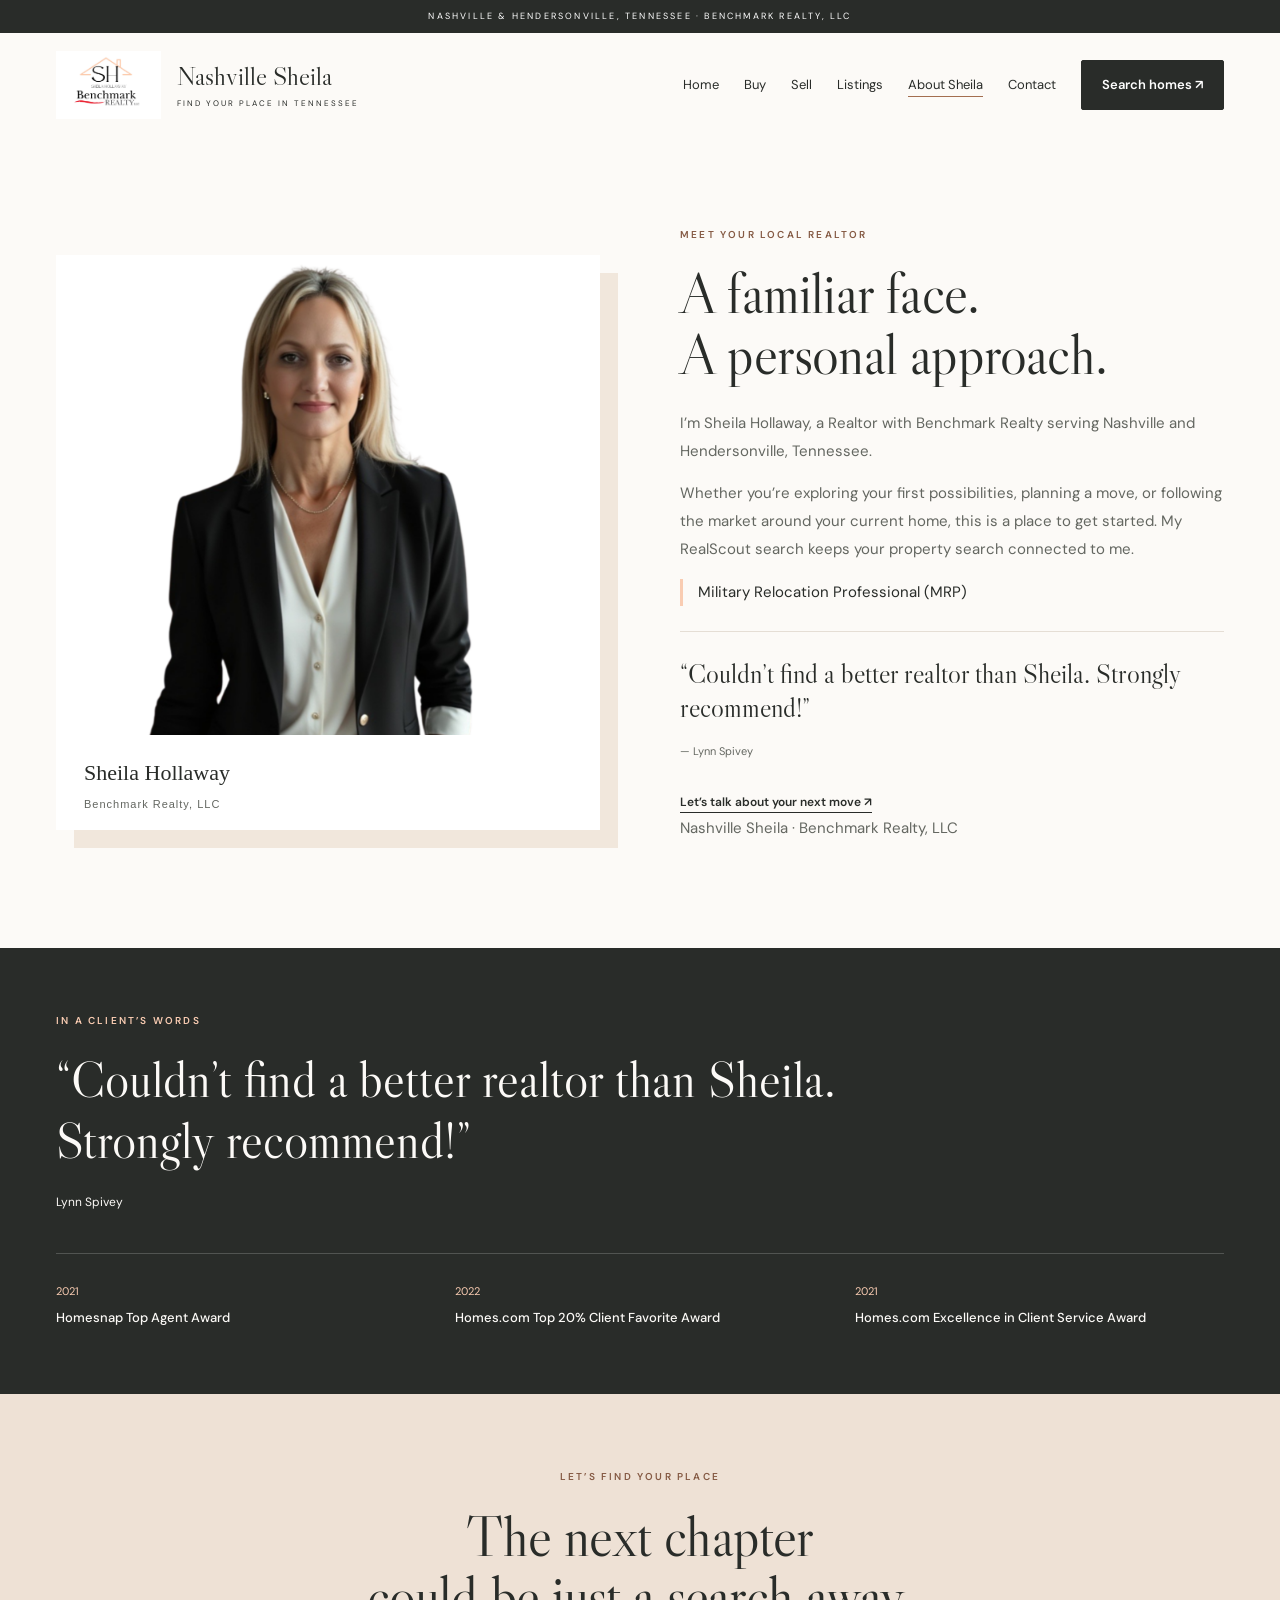
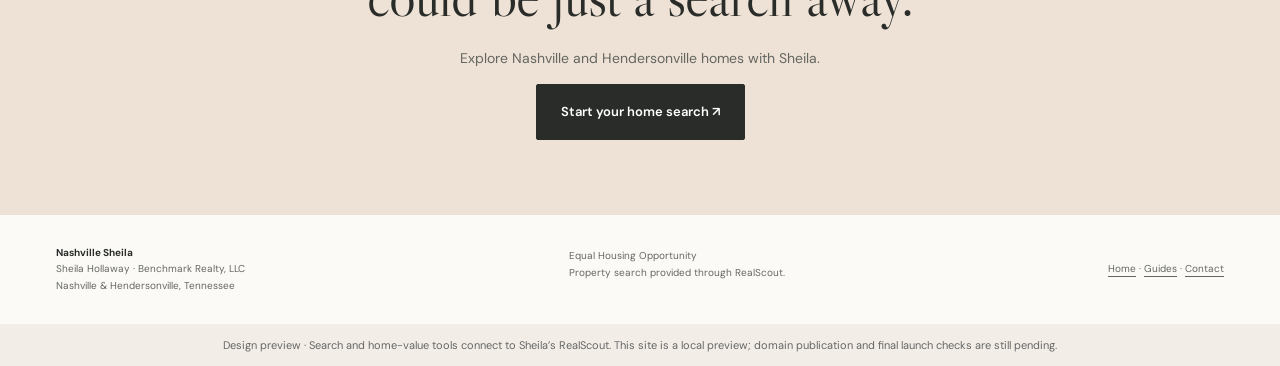
==== website/about.html @ b45bdb60 "Add Nashville Sheila website and WordPress theme source" ====
<!doctype html>
<html lang="en"><head><meta charset="utf-8"><meta name="viewport" content="width=device-width, initial-scale=1"><meta name="description" content="Explore Nashville and Hendersonville real estate with Sheila Hollaway of Benchmark Realty. Start your home search with RealScout."><title>About Sheila | Nashville Sheila</title><link rel="stylesheet" href="style.css"><script src="https://em.realscout.com/widgets/realscout-web-components.umd.js" type="module"></script></head>
<body><a class="skip" href="#main">Skip to content</a>
<div class="topline">Nashville & Hendersonville, Tennessee · Benchmark Realty, LLC</div>
<header class="header wrap"><a class="brand" href="index.html" aria-label="Nashville Sheila home"><img src="assets/sheila-hollaway-benchmark-logo.jpg" alt="Sheila Hollaway, Benchmark Realty LLC"><span class="brand-name">Nashville Sheila<small>Find your place in Tennessee</small></span></a><nav class="nav" aria-label="Main navigation"><a href="index.html">Home</a><a href="buy.html">Buy</a><a href="sell.html">Sell</a><a href="listings.html">Listings</a><a href="about.html" aria-current="page">About Sheila</a><a href="contact.html">Contact</a><a class="button" href="search.html">Search homes ↗</a></nav></header>
<main id="main"><section class="section wrap about" id="about"><div class="portrait-panel"><img src="assets/sheila-portrait.png" alt="Sheila Hollaway, Realtor with Benchmark Realty" width="4269" height="2400" loading="lazy"><div class="portrait-caption">Sheila Hollaway <span>Benchmark Realty, LLC</span></div></div><div><span class="eyebrow">Meet your local Realtor</span><h1 class="page-heading">A familiar face.<br>A personal approach.</h1><p>I’m Sheila Hollaway, a Realtor with Benchmark Realty serving Nashville and Hendersonville, Tennessee.</p><p>Whether you’re exploring your first possibilities, planning a move, or following the market around your current home, this is a place to get started. My RealScout search keeps your property search connected to me.</p><p class="credential">Military Relocation Professional (MRP)</p><div class="personal-quote"><blockquote>“Couldn’t find a better realtor than Sheila. Strongly recommend!”</blockquote><span>— Lynn Spivey</span></div><a class="textlink" href="contact.html">Let’s talk about your next move ↗</a><p class="small">Nashville Sheila · Benchmark Realty, LLC</p></div></section><section class="client-stories"><div class="section wrap"><span class="eyebrow">In a client’s words</span><blockquote>“Couldn’t find a better realtor than Sheila. Strongly recommend!”</blockquote><p class="review-author">Lynn Spivey</p><div class="recognition-row"><div><span>2021</span><strong>Homesnap Top Agent Award</strong></div><div><span>2022</span><strong>Homes.com Top 20% Client Favorite Award</strong></div><div><span>2021</span><strong>Homes.com Excellence in Client Service Award</strong></div></div></div></section><section class="closing"><span class="eyebrow">Let’s find your place</span><h2>The next chapter<br>could be just a search away.</h2><p>Explore Nashville and Hendersonville homes with Sheila.</p><a class="button light" href="search.html">Start your home search ↗</a></section></main><footer class="footer wrap"><div><strong>Nashville Sheila</strong><br>Sheila Hollaway · Benchmark Realty, LLC<br>Nashville & Hendersonville, Tennessee</div><p>Equal Housing Opportunity<br>Property search provided through RealScout.</p><div class="footer-pages"><a href="index.html">Home</a> · <a href="guides.html">Guides</a> · <a href="contact.html">Contact</a></div></footer>
<div class="preview-note">Design preview · Search and home-value tools connect to Sheila’s RealScout. This site is a local preview; domain publication and final launch checks are still pending.</div>
</body></html>
---- website/style.css ----
/*
Theme Name: Nashville Sheila
Author: Sheila Hollaway
Description: A warm, responsive real estate theme for Nashville Sheila with RealScout search links.
Version: 1.0.0
Text Domain: nashville-sheila
*/
@import url('https://fonts.googleapis.com/css2?family=DM+Sans:wght@400;500;600;700&family=Libre+Caslon+Display&display=swap');
:root{--ink:#262b29;--muted:#626963;--peach:#f9ccb2;--paper:#faf8f4;--line:#deded5;--red:#ed1934}*{box-sizing:border-box}html{scroll-behavior:smooth;scroll-padding-top:100px}body{margin:0;background:var(--paper);color:var(--ink);font-family:'DM Sans',Arial,sans-serif;font-size:16px;line-height:1.65}a{color:inherit}button,a{-webkit-tap-highlight-color:transparent}a:focus-visible,button:focus-visible{outline:3px solid #a34321;outline-offset:5px}.skip{position:absolute;top:-100px;left:20px;background:white;padding:10px;z-index:20}.skip:focus{top:10px}.wrap{max-width:1240px;margin:auto;padding:0 48px}.topline{background:var(--ink);color:#fff;text-align:center;padding:7px 15px;font-size:10px;letter-spacing:2px;text-transform:uppercase}.header{display:flex;align-items:center;justify-content:space-between;gap:30px;padding-top:17px;padding-bottom:17px;background:var(--paper)}.brand{display:flex;align-items:center;gap:16px;text-decoration:none}.brand img{width:120px;height:72px;object-fit:contain;background:white}.brand-name{font-family:'Libre Caslon Display',Georgia,serif;font-size:25px;line-height:1.1}.brand-name small{display:block;font:9px 'DM Sans',Arial,sans-serif;letter-spacing:2px;margin-top:8px;text-transform:uppercase}.nav{display:flex;align-items:center;gap:26px;font-size:12px}.nav a{text-decoration:none}.nav a:hover{text-decoration:underline}.button{display:inline-flex;justify-content:center;align-items:center;gap:25px;padding:14px 23px;border:1px solid var(--ink);background:var(--ink);color:#fff;text-decoration:none!important;font-size:12px;font-weight:600;transition:background .2s,transform .2s}.button:hover{background:#414c44;transform:translateY(-2px)}.button.light{background:var(--peach);color:var(--ink);border-color:var(--peach)}.button.outline{background:transparent;color:var(--ink)}.eyebrow{font-size:10px;font-weight:600;letter-spacing:2.5px;text-transform:uppercase;display:block;margin-bottom:20px}.hero{display:grid;grid-template-columns:1.05fr 1fr;gap:54px;align-items:center;padding-top:48px;padding-bottom:65px}h1,h2,h3,p{margin-top:0}h1,h2,h3{font-family:'Libre Caslon Display',Georgia,serif;font-weight:400;line-height:1.05}h1{font-size:clamp(48px,5.4vw,78px);letter-spacing:-1.5px;margin-bottom:25px}h1 em{font-style:normal;color:#96674f}h2{font-size:clamp(36px,4vw,54px);letter-spacing:-.8px}h3{font-size:32px;margin-bottom:16px}.intro{color:var(--muted);max-width:440px;font-size:14px;line-height:1.9}.actions{display:flex;flex-wrap:wrap;gap:12px;margin:28px 0 22px}.small{font-size:11px;color:var(--muted)}.hero-art{position:relative;background:#ecd8c6;min-height:440px;overflow:hidden;border-radius:180px 180px 0 0}.hero-art svg{display:block;width:100%;height:440px}.art-caption{position:absolute;bottom:20px;left:22px;right:22px;display:flex;justify-content:space-between;align-items:center;background:rgba(250,248,244,.96);padding:15px 18px;font-size:11px}.art-caption strong{font-family:'Libre Caslon Display',Georgia,serif;font-size:22px;font-weight:400}.search-strip{background:var(--ink);color:#fff;padding:27px 0}.search-inner{display:flex;justify-content:space-between;align-items:center;gap:30px}.search-inner p{margin:0;color:#c8cec9;font-size:12px}.search-inner h3{font-size:28px;margin-bottom:4px}.section{padding-top:85px;padding-bottom:85px}.section-head{display:flex;align-items:end;justify-content:space-between;gap:40px;margin-bottom:35px}.section-head h2{margin-bottom:0}.section-head p{max-width:320px;color:var(--muted);font-size:13px;margin:0}.communities{display:grid;grid-template-columns:1fr 1fr;gap:24px}.place{border:1px solid var(--line);padding:35px;background:#fff}.place .number{font-size:10px;letter-spacing:2px;color:#96674f;display:block;margin-bottom:35px}.place p{max-width:420px;font-size:14px;color:var(--muted)}.textlink{display:inline-block;text-underline-offset:6px;font-size:12px;font-weight:600}.place-footer{margin-top:30px;padding-top:18px;border-top:1px solid var(--line);display:flex;justify-content:space-between;font-size:10px;letter-spacing:1px;text-transform:uppercase}.seller{background:#f1e3d8}.seller-grid{display:grid;grid-template-columns:1fr 1fr;gap:80px;align-items:center}.seller p{color:#5c625c;font-size:14px}.steps{border-top:1px solid #cfc0b3}.step{display:grid;grid-template-columns:32px 1fr;gap:15px;padding:22px 0;border-bottom:1px solid #cfc0b3}.step span{font-size:11px;color:#926950}.step strong{font-size:14px;font-weight:500}.step p{margin:5px 0 0;font-size:12px}.about{display:grid;grid-template-columns:.8fr 1fr;gap:90px;align-items:center}.logo-panel{background:#fff;padding:35px 10px;border:1px solid var(--line)}.logo-panel img{width:100%;height:auto;display:block}.about p{font-size:14px;color:var(--muted)}.signature{font-family:'Libre Caslon Display',Georgia,serif;font-size:30px;color:var(--ink);margin-top:25px}.closing{background:var(--ink);color:white;text-align:center;padding:65px 25px}.closing h2{max-width:650px;margin:0 auto 20px}.closing p{color:#d0d6d1;font-size:14px}.footer{padding-top:30px;padding-bottom:30px;display:flex;justify-content:space-between;align-items:center;gap:25px;font-size:10px;color:var(--muted)}.footer strong{color:var(--ink)}.footer a{text-underline-offset:4px}.preview-note{background:#f2eee7;padding:12px 25px;text-align:center;color:#666;font-size:11px} @media(min-width:1500px){.hero{padding-top:70px;padding-bottom:80px}}@media(max-width:900px){.wrap{padding-left:25px;padding-right:25px}.brand-name{display:none}.nav{gap:18px}.hero{gap:30px}.hero-art,.hero-art svg{min-height:380px;height:380px}.seller-grid,.about{gap:35px}.section{padding-top:60px;padding-bottom:60px}}@media(max-width:620px){.header{flex-wrap:wrap;gap:12px}.brand img{width:100px;height:58px}.nav{gap:15px;font-size:11px}.nav .button{display:none}.hero{grid-template-columns:1fr;padding-top:30px;gap:25px}h1{font-size:56px}.hero-art,.hero-art svg{height:330px;min-height:330px}.search-inner,.section-head{display:block}.search-inner .button{margin-top:18px}.section-head p{margin-top:20px}.communities,.seller-grid,.about{grid-template-columns:1fr}.place{padding:28px}.about{gap:30px}.logo-panel{max-width:400px}.footer{display:block}.footer p{margin:10px 0}.topline{font-size:8px}.art-caption{font-size:10px}.art-caption strong{font-size:19px}}@media(prefers-reduced-motion:reduce){html{scroll-behavior:auto}*{transition:none!important}}
.widget-panel{padding:30px;background:white;border:1px solid var(--line);margin:25px 0 15px;min-height:190px}.valuation-panel{min-width:0;background:#fff;padding:25px;border:1px solid #ded2c6}.valuation-panel .small{margin:20px 0 0}.embedded-search{padding-bottom:20px}realscout-advanced-search{display:block;--rs-as-button-text-color:#ffffff;--rs-as-background-color:#ffffff;--rs-as-button-color:#262b29;--rs-as-widget-width:100% !important}realscout-home-value{display:block;--rs-hvw-background-color:#ffffff;--rs-hvw-title-color:#262b29;--rs-hvw-subtitle-color:#626963;--rs-hvw-input-text-color:#262b29;--rs-hvw-primary-button-text-color:#ffffff;--rs-hvw-primary-button-color:#262b29;--rs-hvw-secondary-button-text-color:#262b29;--rs-hvw-secondary-button-color:#f9ccb2;--rs-hvw-widget-width:auto} @media(max-width:620px){.widget-panel,.valuation-panel{padding:15px}}


.hero-art .hero-photo{display:block;width:100%;height:440px;object-fit:cover;object-position:55% center}.portrait-panel{background:#fff;border:1px solid var(--line);overflow:hidden}.portrait-panel img{display:block;width:100%;height:430px;object-fit:cover;object-position:center}.portrait-caption{padding:18px 22px;font-family:Georgia,serif;font-size:22px;border-top:1px solid var(--line)}.portrait-caption span{display:block;font:11px Arial,sans-serif;letter-spacing:1px;margin-top:7px;color:var(--muted)}@media(max-width:900px){.hero-art .hero-photo{height:380px}.portrait-panel img{height:350px}}@media(max-width:620px){.hero-art .hero-photo{height:330px}}

.buyers-section{border-bottom:1px solid var(--line)}.buyers-grid{display:grid;grid-template-columns:1fr 1fr;gap:60px;align-items:start}.buyer-copy p,.lender-card p{font-size:14px;color:var(--muted)}.buyer-copy{padding-top:20px}.lender-card{padding:35px;background:#f1e3d8;border:1px solid #ded2c6}.lender-card h3{font-size:38px;margin-bottom:8px}.lender-role{font-size:11px!important;letter-spacing:1px;text-transform:uppercase}.lender-pending{border-top:1px solid #cfc0b3;padding-top:18px;font-size:12px!important}.nav{gap:19px}@media(max-width:700px){.buyers-grid{grid-template-columns:1fr;gap:25px}.nav{flex-wrap:wrap;gap:14px}.lender-card{padding:26px}}

.lender-contact{border-top:1px solid #cfc0b3;padding-top:18px}.lender-contact a:not(.button){text-underline-offset:4px;overflow-wrap:anywhere}.lender-contact .small{margin:12px 0 0;font-size:11px}
.listing-showcase{border-bottom:1px solid var(--line)}realscout-office-listings{display:block;--rs-listing-divider-color:#deded5;width:100%;min-height:100px}.guide-grid{display:grid;grid-template-columns:1fr 1fr;gap:25px}.guide-card{background:white;border:1px solid var(--line)}.guide-card img{display:block;width:100%;height:auto}.guide-card>div{padding:30px}.guide-card p{font-size:14px;color:var(--muted)}.guide-card h3{font-size:34px}.download-link{display:block;font-size:12px;margin-top:16px;text-underline-offset:5px}.guide-note{max-width:950px;margin-top:20px}.resource-details{margin-top:35px;border-top:1px solid var(--line)}details{border-bottom:1px solid var(--line);padding:20px 0}summary{cursor:pointer;font-size:17px;font-weight:500}details p{max-width:850px;font-size:14px;margin:15px 0}details a{font-size:12px;text-underline-offset:4px}.credential{border-left:3px solid var(--peach);padding-left:15px;color:var(--ink)!important}.client-stories{background:#f1e3d8}.client-stories blockquote{font-family:'Libre Caslon Display',Georgia,serif;font-size:clamp(30px,4vw,51px);line-height:1.2;margin:0;max-width:850px}.review-author{font-size:12px;margin:22px 0 40px}.recognition-row{display:grid;grid-template-columns:repeat(3,1fr);gap:30px;border-top:1px solid #cfc0b3;padding-top:28px}.recognition-row span{display:block;font-size:11px;margin-bottom:8px;color:#96674f}.recognition-row strong{font-size:13px;font-weight:500;line-height:1.6;display:block}.contact-section{display:grid;grid-template-columns:1.15fr 1fr;gap:65px;align-items:center}.contact-section p{font-size:14px;color:var(--muted)}.contact-card{font-style:normal;background:white;border:1px solid var(--line);padding:35px;overflow-wrap:anywhere}.contact-card>strong{display:block;font-family:'Libre Caslon Display',Georgia,serif;font-size:34px;font-weight:400}.contact-card>span{display:block;margin-bottom:22px;font-size:12px}.contact-card>a{display:block;margin-bottom:10px;text-underline-offset:4px;font-size:14px}.contact-card p{margin-top:25px}.social-links{display:flex;gap:16px;flex-wrap:wrap;font-size:11px}.nav{flex-wrap:wrap;justify-content:flex-end;gap:15px}.brand{flex-shrink:0}.header{gap:20px}.brand-name{font-size:23px}@media(max-width:1000px){.brand-name{display:none}}@media(max-width:700px){.guide-grid,.contact-section,.recognition-row{grid-template-columns:1fr}.contact-section{gap:25px}.recognition-row{gap:20px}.guide-card>div,.contact-card{padding:25px}.header{align-items:flex-start}.nav{flex:1;gap:12px;font-size:11px}}

realscout-your-listings{display:block;--rs-listing-divider-color:#deded5;width:100%;min-height:100px}.listing-group h3{font-size:32px}.office-listing-group{margin-top:48px;padding-top:32px;border-top:1px solid var(--line)}
/* Modern Nashville homepage */
:root{--ink:#292c29;--paper:#fcfaf7;--muted:#646761;--line:#e5ded5}
.wrap{max-width:1320px;padding-left:56px;padding-right:56px}
.header{max-width:1440px;padding-top:18px;padding-bottom:18px}
.brand img{width:105px;height:68px}.brand-name{font-size:26px}.brand-name small{font-size:8px}
.nav{gap:25px;font-size:13px}.nav .button{padding:13px 20px}
.topline{padding:9px;font-size:9px;letter-spacing:2.2px}
.button{padding:16px 24px;font-size:13px;gap:20px;border-radius:2px}
.eyebrow{font-size:10px;letter-spacing:2.2px;color:#855a44}
h2{font-size:clamp(38px,4.4vw,61px);line-height:1.08}
.section{padding-top:90px;padding-bottom:90px}
.section-head{margin-bottom:45px;gap:65px}.section-head p{font-size:14px;line-height:1.8}
.modern-hero{position:relative;display:block;padding:0;min-height:620px;isolation:isolate;color:white;overflow:hidden}
.hero-backdrop{position:absolute;inset:0;z-index:-3;width:100%;height:100%;object-fit:cover;object-position:center 58%}
.hero-shade{position:absolute;inset:0;z-index:-2;background:linear-gradient(90deg,rgba(17,26,22,.84),rgba(17,26,22,.32) 65%,rgba(17,26,22,.12)),linear-gradient(0deg,rgba(17,26,22,.5),transparent 45%)}
.hero-content{padding-top:100px;padding-bottom:130px}
.hero-content .eyebrow{color:var(--peach);margin-bottom:25px}
.hero-content h1{font-size:clamp(56px,6.6vw,94px);line-height:1.02;letter-spacing:-2px;margin-bottom:27px}
.hero-content h1 em{color:var(--peach)}
.hero-content p{font-size:16px;line-height:1.8;color:#f1f1e9;max-width:540px}
.hero-outline{background:transparent;border-color:#ffffffa6;color:#fff}
.hero-outline:hover{background:#ffffff20}
.hero-bottom{position:absolute;bottom:27px;left:0;right:0;display:flex;justify-content:space-between;gap:25px;font-size:10px;text-transform:uppercase;letter-spacing:1.6px}
.hero-bottom a{color:#fff;text-decoration:none}
.welcome-strip{display:flex;align-items:center;justify-content:space-between;gap:25px;padding-top:30px;padding-bottom:30px;border-bottom:1px solid var(--line)}
.welcome-strip>span{font-size:9px;letter-spacing:1.5px;color:#855a44}.welcome-strip p{font-family:'Libre Caslon Display',Georgia,serif;font-size:25px;margin:0}.welcome-strip a{font-size:12px;text-underline-offset:5px;white-space:nowrap}
.listing-showcase{padding-top:75px}.listing-group h3{font-family:'DM Sans',Arial,sans-serif;font-size:15px;font-weight:500;letter-spacing:.4px;margin-bottom:25px}
.office-listing-group{margin-top:45px}
.about{grid-template-columns:1fr 1fr;gap:80px}
.portrait-panel{border:0;background:#f0e5dc;box-shadow:18px 18px 0 #f1e7dc}
.portrait-panel img{height:480px;object-fit:cover}
.portrait-caption{padding:20px 28px;background:white;border:0}
.about p{font-size:15px;line-height:1.85}.personal-quote{padding:25px 0;border-top:1px solid var(--line);margin-top:25px}
.personal-quote blockquote{font-family:'Libre Caslon Display',Georgia,serif;font-size:27px;line-height:1.25;margin:0 0 12px}.personal-quote span{font-size:11px;color:var(--muted)}
.embedded-search{background:#f3eee7;max-width:1208px;padding:55px;margin:30px auto 0}
.embedded-search h2{margin-bottom:20px}.embedded-search .intro{max-width:650px}
.widget-panel{border:0;padding:25px;box-shadow:0 8px 28px #292c2906}
.buyers-grid{gap:45px;align-items:stretch}.buyer-copy{padding-top:0}
.buyer-image{display:block;margin-bottom:26px;overflow:hidden}
.buyer-image img{display:block;width:100%;height:210px;object-fit:cover}
.lender-card{padding:40px;background:#f2e4d9;border:0;border-top:4px solid var(--peach)}
.lender-card .eyebrow{margin-top:10px}
.seller{background:#f0e2d6}.seller-grid{gap:60px}
.seller .actions{align-items:center}.seller p{font-size:15px;line-height:1.8}
.valuation-panel{border:0;padding:30px;box-shadow:0 15px 50px #292c2909}
.communities{gap:28px}.place{padding:40px;border:0;background:#f2ede6}
.place:last-child{background:#e8ebe5}.place h3{font-size:40px}
.guide-card{border:0;box-shadow:0 8px 25px #292c2906}.guide-card>div{padding:35px}.guide-grid{gap:30px}
.client-stories{background:var(--ink);color:var(--paper)}.client-stories .eyebrow,.recognition-row span{color:var(--peach)}
.client-stories .section{padding-top:65px;padding-bottom:65px}.recognition-row{border-color:#ffffff30}
.contact-card{border:0;border-top:4px solid var(--peach);background:#f1ece5}
.closing{background:#eee1d5;color:var(--ink);padding:75px 25px}.closing p{color:var(--muted)}.closing .button{background:var(--ink);color:white;border-color:var(--ink)}
@media(max-width:1000px){.wrap{padding-left:30px;padding-right:30px}.brand-name{display:none}.nav{gap:18px}.hero-content{padding-top:85px}.modern-hero{min-height:590px}.welcome-strip>span{display:none}.about{gap:45px}.portrait-panel img{height:400px}.embedded-search{margin-left:30px;margin-right:30px}.seller-grid{gap:30px}}
@media(max-width:700px){.header{align-items:center;gap:18px;flex-wrap:wrap}.brand img{width:85px;height:56px}.nav{gap:14px;flex:1;font-size:12px}.nav .button{display:none}.topline{font-size:8px;letter-spacing:1.1px}.wrap{padding-left:24px;padding-right:24px}.modern-hero{min-height:570px}.hero-content{padding-top:75px;padding-bottom:105px}.hero-content h1{font-size:61px;letter-spacing:-1.5px}.hero-content p{font-size:14px}.hero-content .actions{flex-direction:column;align-items:flex-start;gap:12px}.hero-shade{background:linear-gradient(90deg,#111a16d9,#111a1673)}.hero-bottom{font-size:8px;letter-spacing:1px}.hero-bottom a{display:none}.welcome-strip{padding-top:22px;padding-bottom:22px}.welcome-strip p{font-size:21px;line-height:1.2}.welcome-strip a{font-size:11px}.section{padding-top:60px;padding-bottom:60px}.section-head{display:block;margin-bottom:30px}.section-head p{margin-top:20px;max-width:100%}.about,.seller-grid,.communities{grid-template-columns:1fr}.portrait-panel img{height:380px}.portrait-panel{margin-right:12px}.about{gap:45px}.embedded-search{margin:10px 16px 0;padding:30px 20px}.embedded-search h2{font-size:38px}.widget-panel{padding:15px}.lender-card{padding:28px}.place{padding:30px}.hero-backdrop{object-position:60% center}.valuation-panel{padding:20px}.footer{font-size:11px}.buyer-image img{height:auto}}
@media(max-width:380px){.hero-content h1{font-size:51px}.nav{gap:10px;font-size:11px}.hero-bottom{font-size:7px}}

/* Separate page navigation and compact homepage */
.nav a[aria-current="page"]{text-decoration:underline;text-underline-offset:7px;text-decoration-color:#a36e50}
.home-paths{display:grid;grid-template-columns:repeat(3,1fr);gap:24px}
.home-paths>a{text-decoration:none;display:block}
.home-paths h2{font-size:39px}
.home-paths .place{transition:transform .2s,box-shadow .2s}
.home-paths .place:hover{transform:translateY(-4px);box-shadow:0 12px 28px #292c2910}
.page-heading{font-size:clamp(38px,4.4vw,61px);line-height:1.08;letter-spacing:-.8px;margin-bottom:25px}
.section-head .page-heading{margin-bottom:0}
.page-resource-link{padding-top:30px;padding-bottom:40px}
.footer-pages a{white-space:nowrap}
main>.embedded-search{margin-bottom:70px}
@media(max-width:900px){.home-paths{grid-template-columns:1fr}.home-paths .place .number{margin-bottom:20px}.nav{gap:15px}}
@media(max-width:700px){.nav{gap:12px}.page-heading{font-size:42px}.home-paths h2{font-size:36px}}
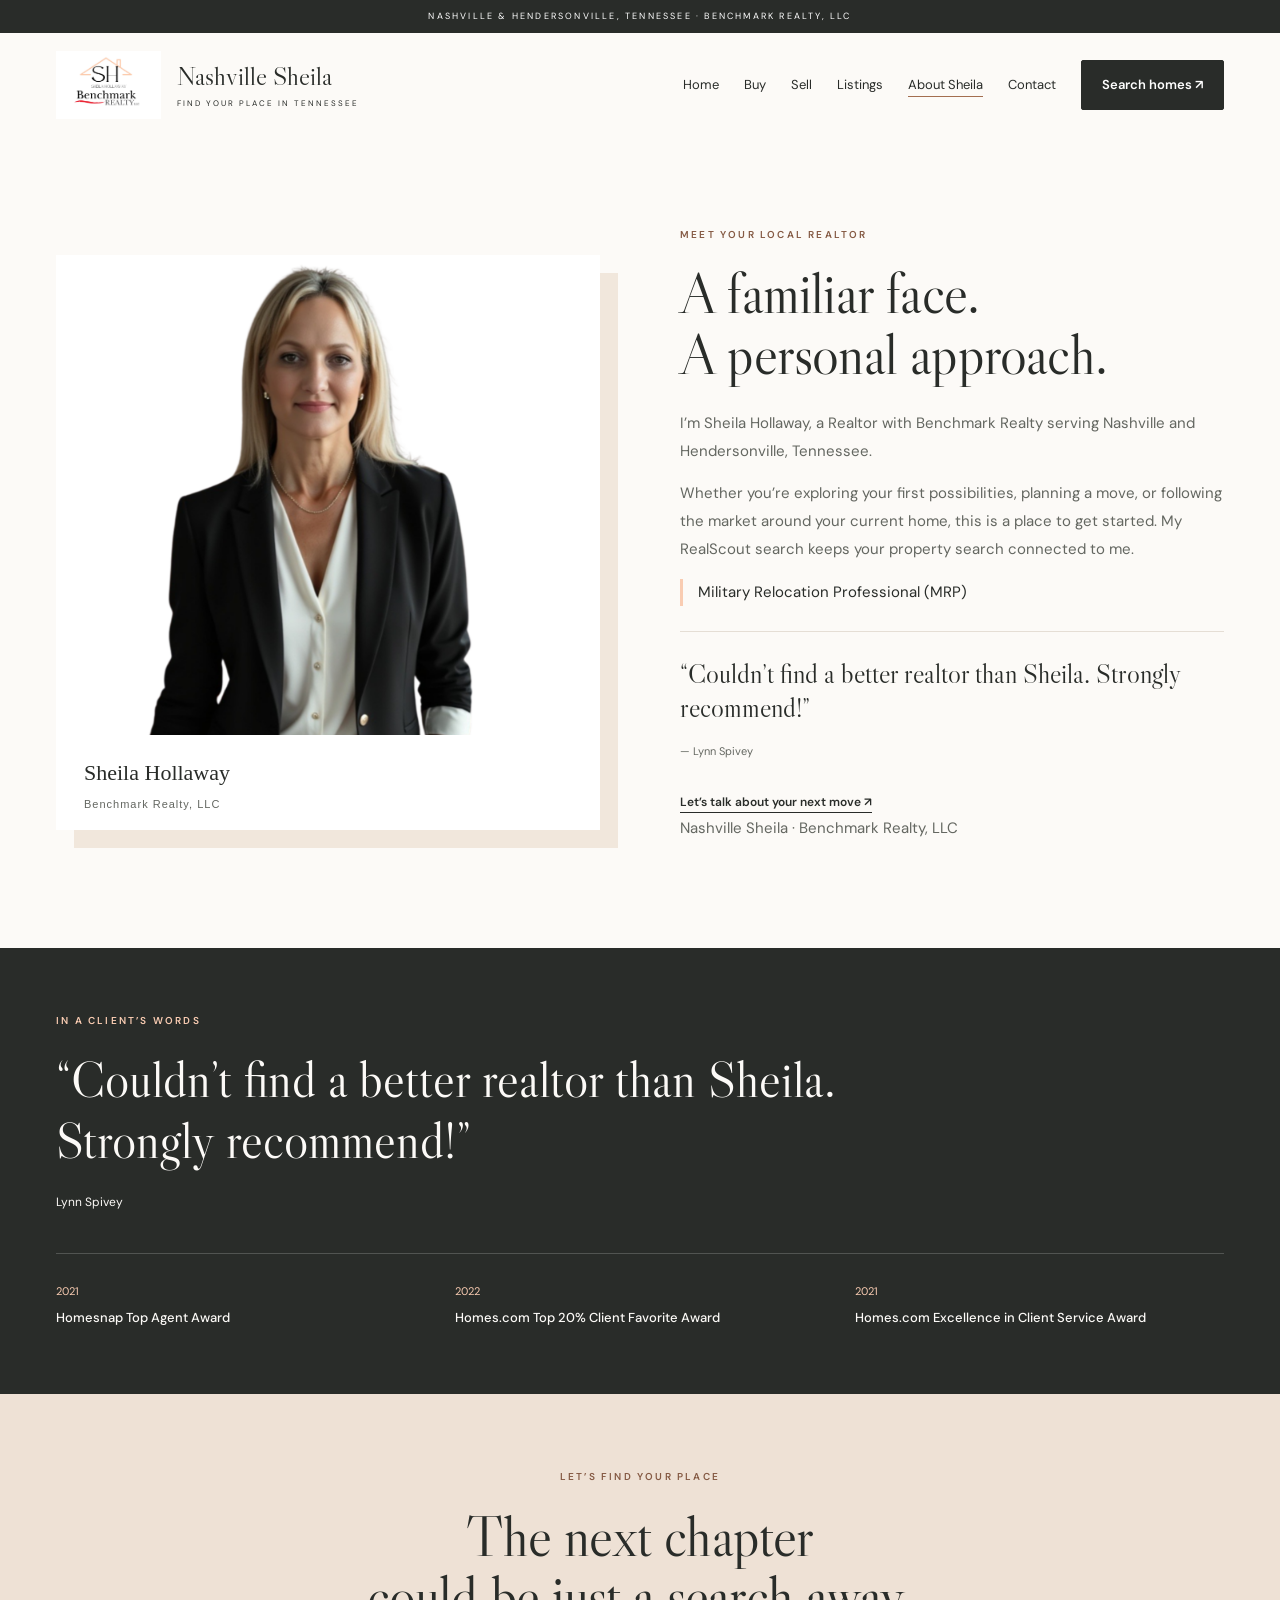
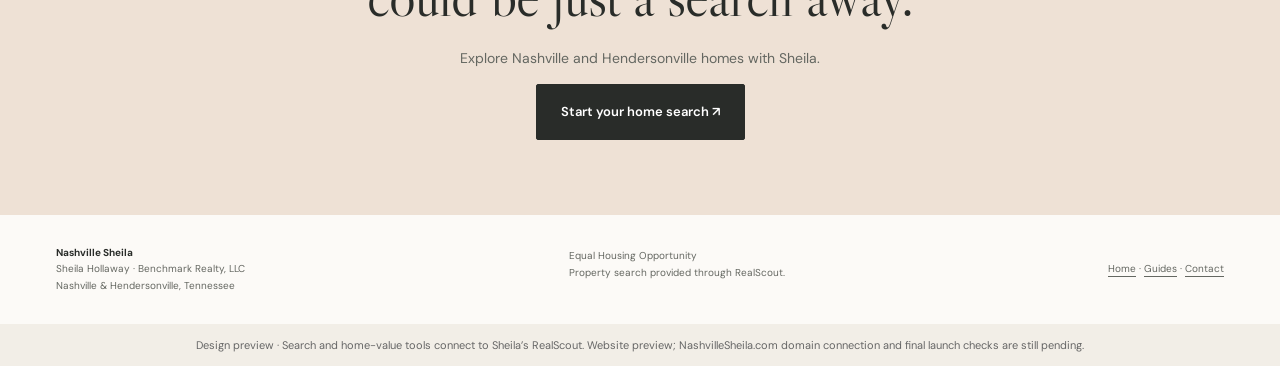
==== commit 769557bd: "Document AWS hosting and update preview launch notice" ====
--- a/website/about.html
+++ b/website/about.html
@@ -4,5 +4,5 @@
 <div class="topline">Nashville & Hendersonville, Tennessee · Benchmark Realty, LLC</div>
 <header class="header wrap"><a class="brand" href="index.html" aria-label="Nashville Sheila home"><img src="assets/sheila-hollaway-benchmark-logo.jpg" alt="Sheila Hollaway, Benchmark Realty LLC"><span class="brand-name">Nashville Sheila<small>Find your place in Tennessee</small></span></a><nav class="nav" aria-label="Main navigation"><a href="index.html">Home</a><a href="buy.html">Buy</a><a href="sell.html">Sell</a><a href="listings.html">Listings</a><a href="about.html" aria-current="page">About Sheila</a><a href="contact.html">Contact</a><a class="button" href="search.html">Search homes ↗</a></nav></header>
 <main id="main"><section class="section wrap about" id="about"><div class="portrait-panel"><img src="assets/sheila-portrait.png" alt="Sheila Hollaway, Realtor with Benchmark Realty" width="4269" height="2400" loading="lazy"><div class="portrait-caption">Sheila Hollaway <span>Benchmark Realty, LLC</span></div></div><div><span class="eyebrow">Meet your local Realtor</span><h1 class="page-heading">A familiar face.<br>A personal approach.</h1><p>I’m Sheila Hollaway, a Realtor with Benchmark Realty serving Nashville and Hendersonville, Tennessee.</p><p>Whether you’re exploring your first possibilities, planning a move, or following the market around your current home, this is a place to get started. My RealScout search keeps your property search connected to me.</p><p class="credential">Military Relocation Professional (MRP)</p><div class="personal-quote"><blockquote>“Couldn’t find a better realtor than Sheila. Strongly recommend!”</blockquote><span>— Lynn Spivey</span></div><a class="textlink" href="contact.html">Let’s talk about your next move ↗</a><p class="small">Nashville Sheila · Benchmark Realty, LLC</p></div></section><section class="client-stories"><div class="section wrap"><span class="eyebrow">In a client’s words</span><blockquote>“Couldn’t find a better realtor than Sheila. Strongly recommend!”</blockquote><p class="review-author">Lynn Spivey</p><div class="recognition-row"><div><span>2021</span><strong>Homesnap Top Agent Award</strong></div><div><span>2022</span><strong>Homes.com Top 20% Client Favorite Award</strong></div><div><span>2021</span><strong>Homes.com Excellence in Client Service Award</strong></div></div></div></section><section class="closing"><span class="eyebrow">Let’s find your place</span><h2>The next chapter<br>could be just a search away.</h2><p>Explore Nashville and Hendersonville homes with Sheila.</p><a class="button light" href="search.html">Start your home search ↗</a></section></main><footer class="footer wrap"><div><strong>Nashville Sheila</strong><br>Sheila Hollaway · Benchmark Realty, LLC<br>Nashville & Hendersonville, Tennessee</div><p>Equal Housing Opportunity<br>Property search provided through RealScout.</p><div class="footer-pages"><a href="index.html">Home</a> · <a href="guides.html">Guides</a> · <a href="contact.html">Contact</a></div></footer>
-<div class="preview-note">Design preview · Search and home-value tools connect to Sheila’s RealScout. This site is a local preview; domain publication and final launch checks are still pending.</div>
+<div class="preview-note">Design preview · Search and home-value tools connect to Sheila’s RealScout. Website preview; NashvilleSheila.com domain connection and final launch checks are still pending.</div>
 </body></html>
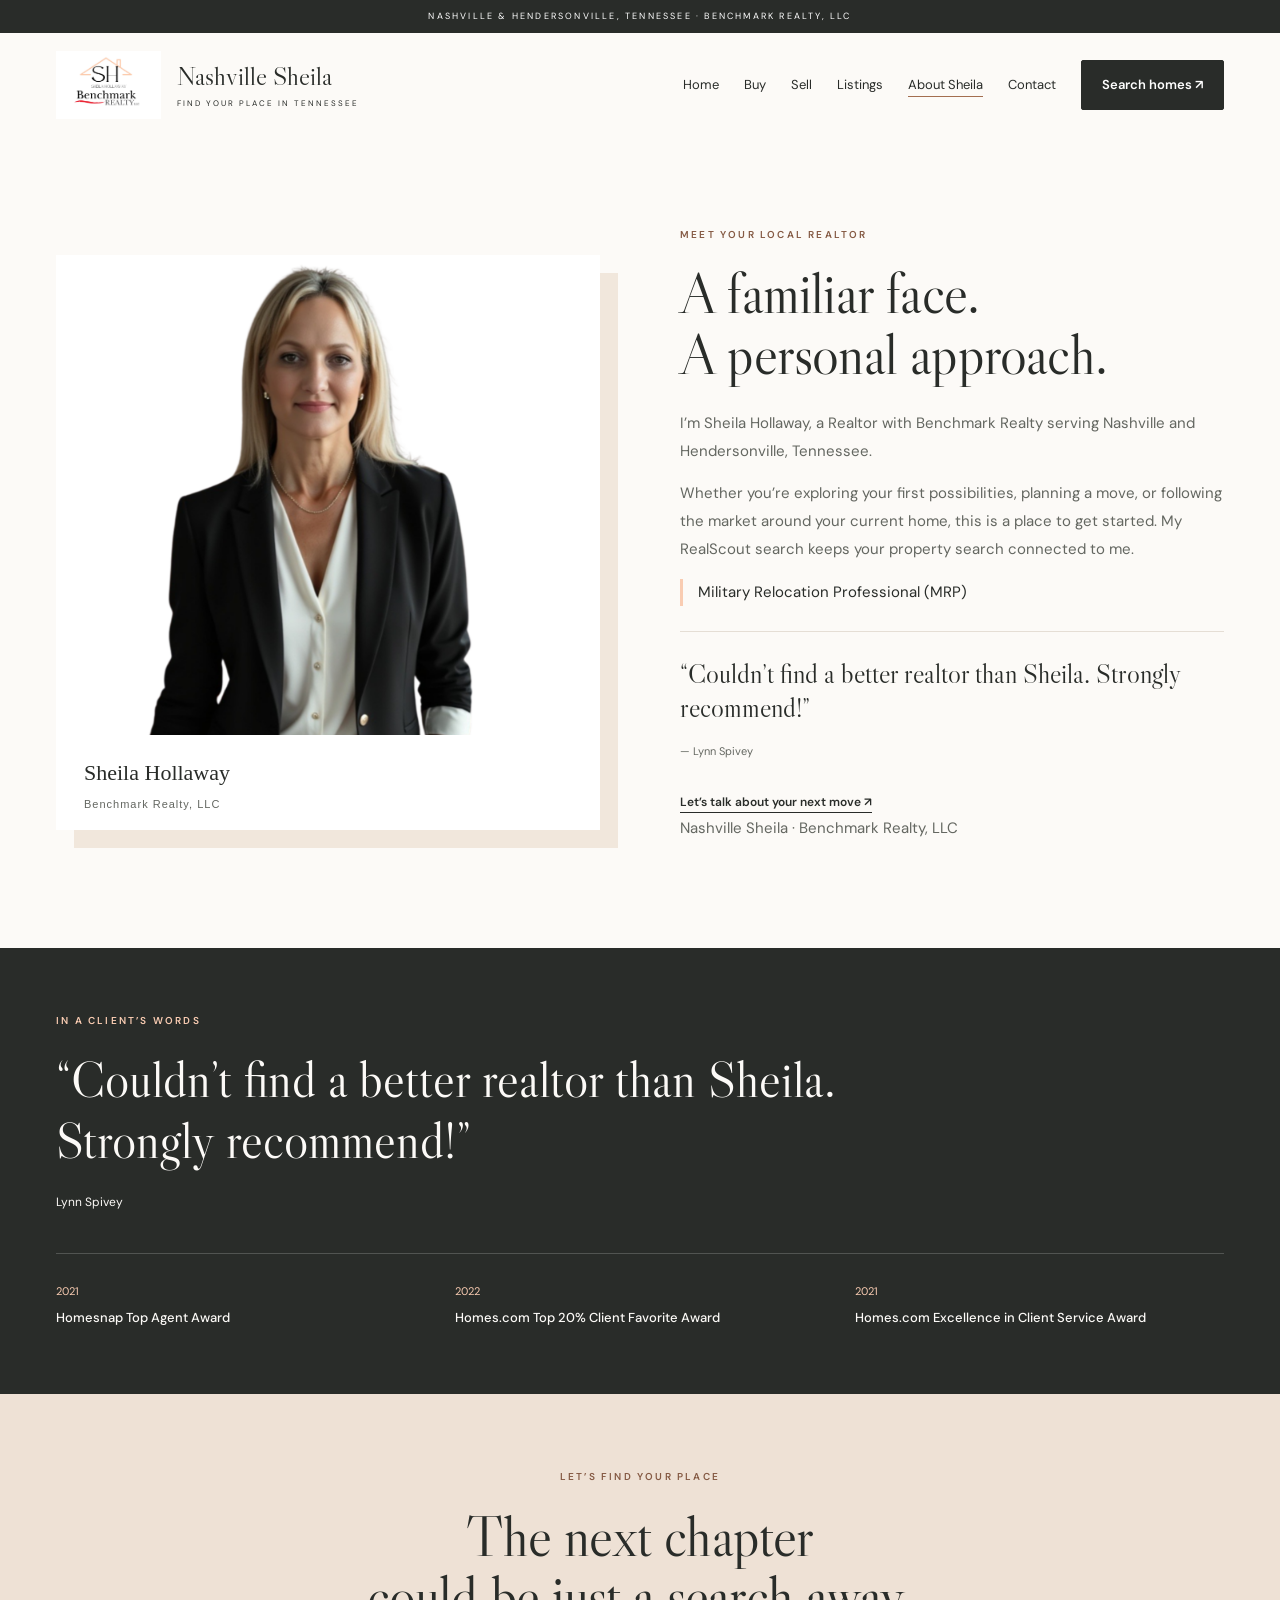
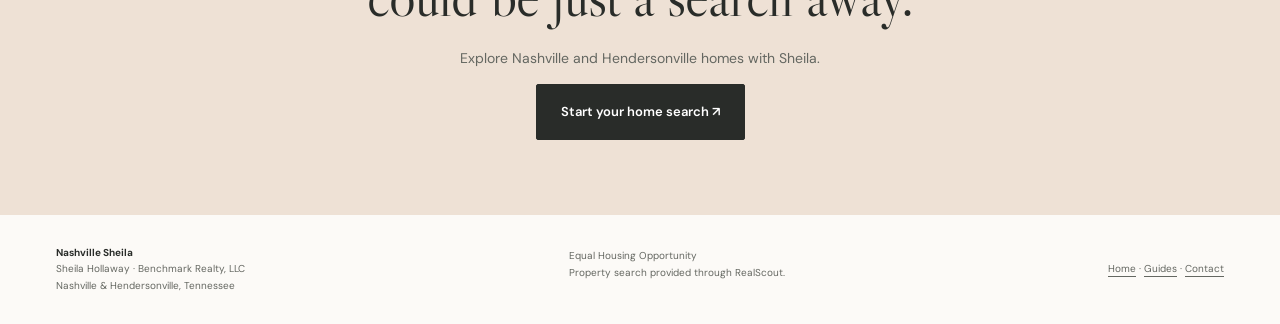
==== commit 239fe1e9: "Remove design preview notice from all website pages" ====
--- a/website/about.html
+++ b/website/about.html
@@ -4,5 +4,4 @@
 <div class="topline">Nashville & Hendersonville, Tennessee · Benchmark Realty, LLC</div>
 <header class="header wrap"><a class="brand" href="index.html" aria-label="Nashville Sheila home"><img src="assets/sheila-hollaway-benchmark-logo.jpg" alt="Sheila Hollaway, Benchmark Realty LLC"><span class="brand-name">Nashville Sheila<small>Find your place in Tennessee</small></span></a><nav class="nav" aria-label="Main navigation"><a href="index.html">Home</a><a href="buy.html">Buy</a><a href="sell.html">Sell</a><a href="listings.html">Listings</a><a href="about.html" aria-current="page">About Sheila</a><a href="contact.html">Contact</a><a class="button" href="search.html">Search homes ↗</a></nav></header>
 <main id="main"><section class="section wrap about" id="about"><div class="portrait-panel"><img src="assets/sheila-portrait.png" alt="Sheila Hollaway, Realtor with Benchmark Realty" width="4269" height="2400" loading="lazy"><div class="portrait-caption">Sheila Hollaway <span>Benchmark Realty, LLC</span></div></div><div><span class="eyebrow">Meet your local Realtor</span><h1 class="page-heading">A familiar face.<br>A personal approach.</h1><p>I’m Sheila Hollaway, a Realtor with Benchmark Realty serving Nashville and Hendersonville, Tennessee.</p><p>Whether you’re exploring your first possibilities, planning a move, or following the market around your current home, this is a place to get started. My RealScout search keeps your property search connected to me.</p><p class="credential">Military Relocation Professional (MRP)</p><div class="personal-quote"><blockquote>“Couldn’t find a better realtor than Sheila. Strongly recommend!”</blockquote><span>— Lynn Spivey</span></div><a class="textlink" href="contact.html">Let’s talk about your next move ↗</a><p class="small">Nashville Sheila · Benchmark Realty, LLC</p></div></section><section class="client-stories"><div class="section wrap"><span class="eyebrow">In a client’s words</span><blockquote>“Couldn’t find a better realtor than Sheila. Strongly recommend!”</blockquote><p class="review-author">Lynn Spivey</p><div class="recognition-row"><div><span>2021</span><strong>Homesnap Top Agent Award</strong></div><div><span>2022</span><strong>Homes.com Top 20% Client Favorite Award</strong></div><div><span>2021</span><strong>Homes.com Excellence in Client Service Award</strong></div></div></div></section><section class="closing"><span class="eyebrow">Let’s find your place</span><h2>The next chapter<br>could be just a search away.</h2><p>Explore Nashville and Hendersonville homes with Sheila.</p><a class="button light" href="search.html">Start your home search ↗</a></section></main><footer class="footer wrap"><div><strong>Nashville Sheila</strong><br>Sheila Hollaway · Benchmark Realty, LLC<br>Nashville & Hendersonville, Tennessee</div><p>Equal Housing Opportunity<br>Property search provided through RealScout.</p><div class="footer-pages"><a href="index.html">Home</a> · <a href="guides.html">Guides</a> · <a href="contact.html">Contact</a></div></footer>
-<div class="preview-note">Design preview · Search and home-value tools connect to Sheila’s RealScout. Website preview; NashvilleSheila.com domain connection and final launch checks are still pending.</div>
 </body></html>
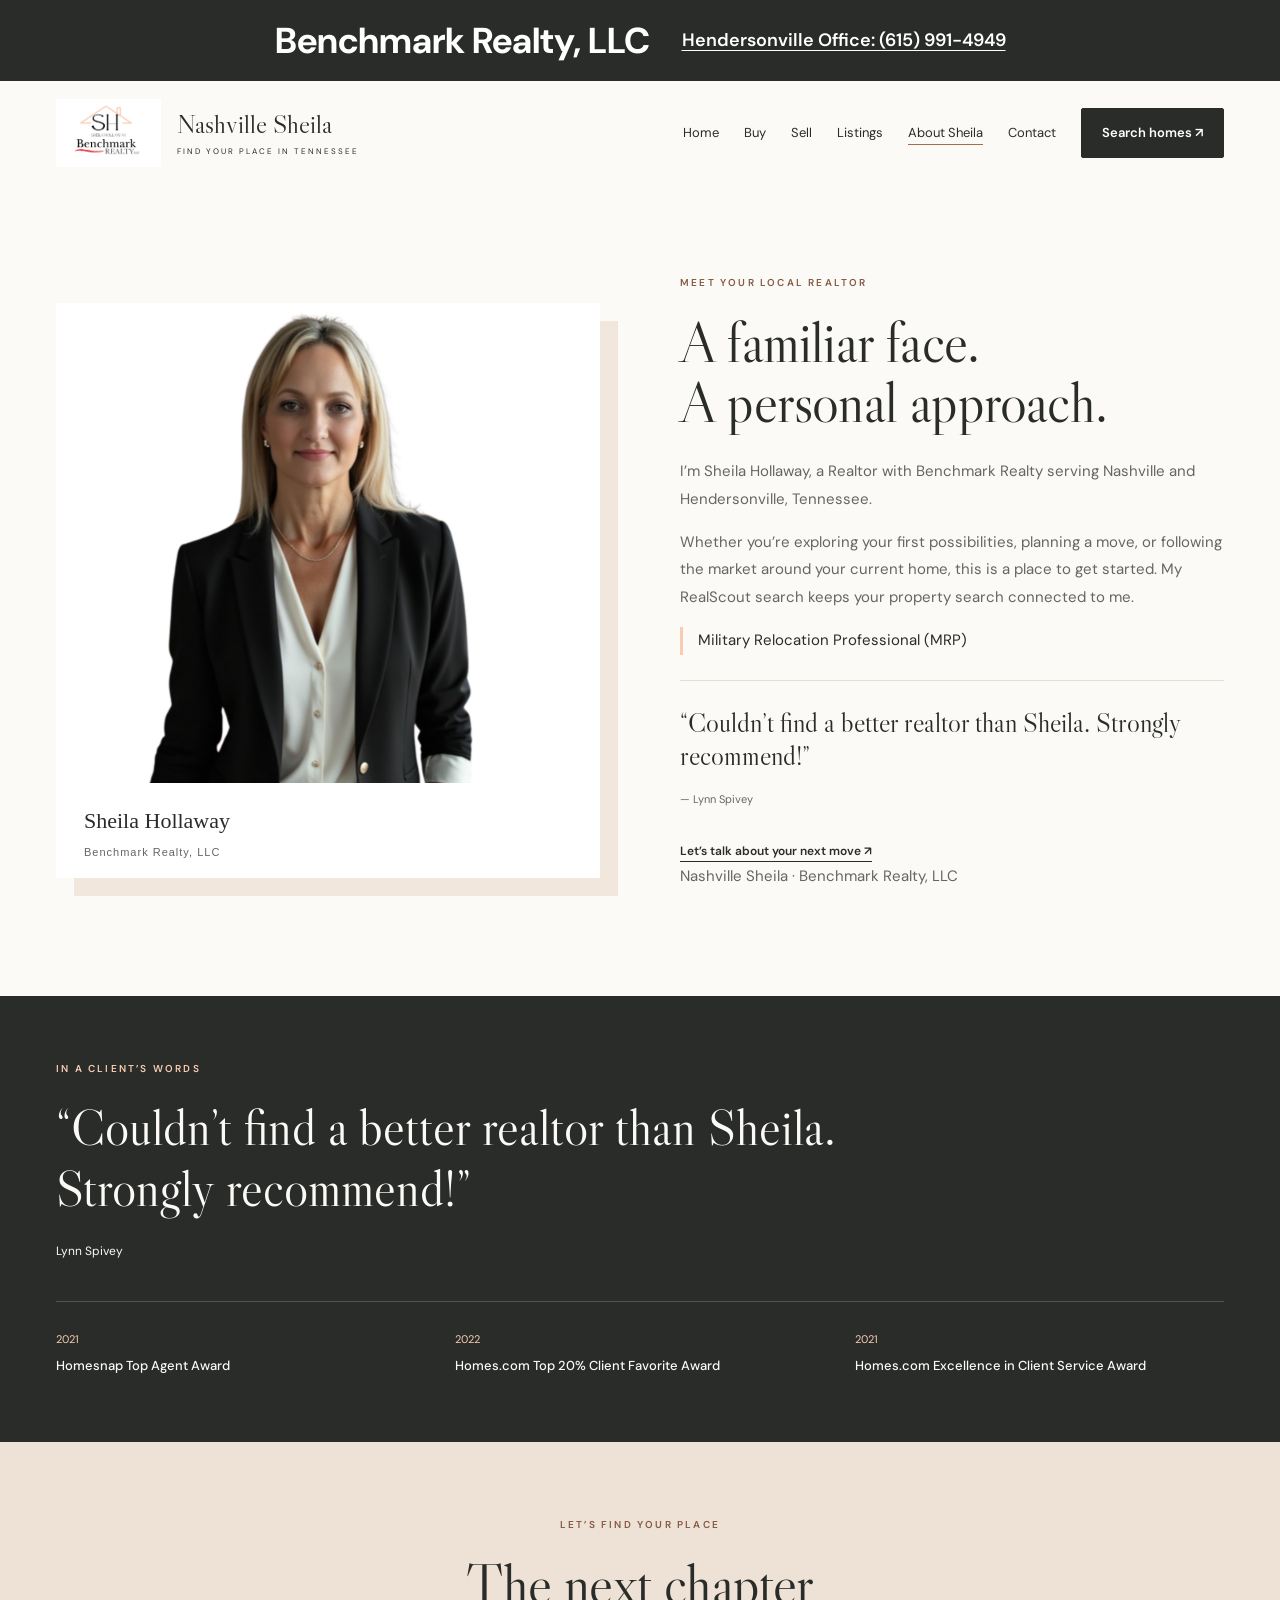
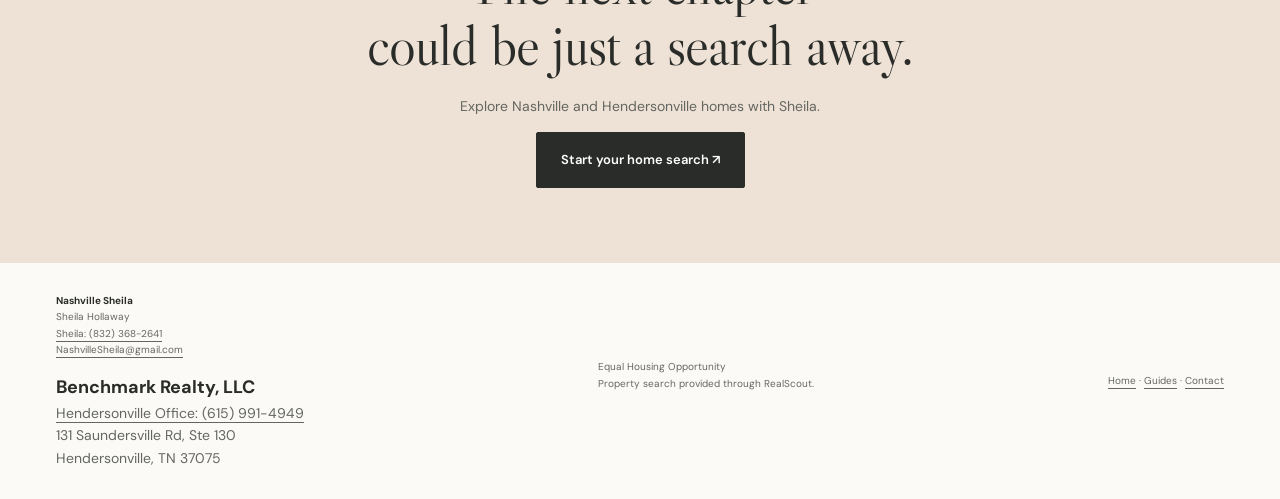
==== commit 21ee0606: "Display Benchmark Hendersonville office contact prominently across website" ====
--- a/website/about.html
+++ b/website/about.html
@@ -1,7 +1,7 @@
 <!doctype html>
 <html lang="en"><head><meta charset="utf-8"><meta name="viewport" content="width=device-width, initial-scale=1"><meta name="description" content="Explore Nashville and Hendersonville real estate with Sheila Hollaway of Benchmark Realty. Start your home search with RealScout."><title>About Sheila | Nashville Sheila</title><link rel="stylesheet" href="style.css"><script src="https://em.realscout.com/widgets/realscout-web-components.umd.js" type="module"></script></head>
 <body><a class="skip" href="#main">Skip to content</a>
-<div class="topline">Nashville & Hendersonville, Tennessee · Benchmark Realty, LLC</div>
+<div class="topline brokerage-banner"><strong>Benchmark Realty, LLC</strong><a href="tel:+16159914949">Hendersonville Office: (615) 991-4949</a></div>
 <header class="header wrap"><a class="brand" href="index.html" aria-label="Nashville Sheila home"><img src="assets/sheila-hollaway-benchmark-logo.jpg" alt="Sheila Hollaway, Benchmark Realty LLC"><span class="brand-name">Nashville Sheila<small>Find your place in Tennessee</small></span></a><nav class="nav" aria-label="Main navigation"><a href="index.html">Home</a><a href="buy.html">Buy</a><a href="sell.html">Sell</a><a href="listings.html">Listings</a><a href="about.html" aria-current="page">About Sheila</a><a href="contact.html">Contact</a><a class="button" href="search.html">Search homes ↗</a></nav></header>
-<main id="main"><section class="section wrap about" id="about"><div class="portrait-panel"><img src="assets/sheila-portrait.png" alt="Sheila Hollaway, Realtor with Benchmark Realty" width="4269" height="2400" loading="lazy"><div class="portrait-caption">Sheila Hollaway <span>Benchmark Realty, LLC</span></div></div><div><span class="eyebrow">Meet your local Realtor</span><h1 class="page-heading">A familiar face.<br>A personal approach.</h1><p>I’m Sheila Hollaway, a Realtor with Benchmark Realty serving Nashville and Hendersonville, Tennessee.</p><p>Whether you’re exploring your first possibilities, planning a move, or following the market around your current home, this is a place to get started. My RealScout search keeps your property search connected to me.</p><p class="credential">Military Relocation Professional (MRP)</p><div class="personal-quote"><blockquote>“Couldn’t find a better realtor than Sheila. Strongly recommend!”</blockquote><span>— Lynn Spivey</span></div><a class="textlink" href="contact.html">Let’s talk about your next move ↗</a><p class="small">Nashville Sheila · Benchmark Realty, LLC</p></div></section><section class="client-stories"><div class="section wrap"><span class="eyebrow">In a client’s words</span><blockquote>“Couldn’t find a better realtor than Sheila. Strongly recommend!”</blockquote><p class="review-author">Lynn Spivey</p><div class="recognition-row"><div><span>2021</span><strong>Homesnap Top Agent Award</strong></div><div><span>2022</span><strong>Homes.com Top 20% Client Favorite Award</strong></div><div><span>2021</span><strong>Homes.com Excellence in Client Service Award</strong></div></div></div></section><section class="closing"><span class="eyebrow">Let’s find your place</span><h2>The next chapter<br>could be just a search away.</h2><p>Explore Nashville and Hendersonville homes with Sheila.</p><a class="button light" href="search.html">Start your home search ↗</a></section></main><footer class="footer wrap"><div><strong>Nashville Sheila</strong><br>Sheila Hollaway · Benchmark Realty, LLC<br>Nashville & Hendersonville, Tennessee</div><p>Equal Housing Opportunity<br>Property search provided through RealScout.</p><div class="footer-pages"><a href="index.html">Home</a> · <a href="guides.html">Guides</a> · <a href="contact.html">Contact</a></div></footer>
+<main id="main"><section class="section wrap about" id="about"><div class="portrait-panel"><img src="assets/sheila-portrait.png" alt="Sheila Hollaway, Realtor with Benchmark Realty" width="4269" height="2400" loading="lazy"><div class="portrait-caption">Sheila Hollaway <span>Benchmark Realty, LLC</span></div></div><div><span class="eyebrow">Meet your local Realtor</span><h1 class="page-heading">A familiar face.<br>A personal approach.</h1><p>I’m Sheila Hollaway, a Realtor with Benchmark Realty serving Nashville and Hendersonville, Tennessee.</p><p>Whether you’re exploring your first possibilities, planning a move, or following the market around your current home, this is a place to get started. My RealScout search keeps your property search connected to me.</p><p class="credential">Military Relocation Professional (MRP)</p><div class="personal-quote"><blockquote>“Couldn’t find a better realtor than Sheila. Strongly recommend!”</blockquote><span>— Lynn Spivey</span></div><a class="textlink" href="contact.html">Let’s talk about your next move ↗</a><p class="small">Nashville Sheila · Benchmark Realty, LLC</p></div></section><section class="client-stories"><div class="section wrap"><span class="eyebrow">In a client’s words</span><blockquote>“Couldn’t find a better realtor than Sheila. Strongly recommend!”</blockquote><p class="review-author">Lynn Spivey</p><div class="recognition-row"><div><span>2021</span><strong>Homesnap Top Agent Award</strong></div><div><span>2022</span><strong>Homes.com Top 20% Client Favorite Award</strong></div><div><span>2021</span><strong>Homes.com Excellence in Client Service Award</strong></div></div></div></section><section class="closing"><span class="eyebrow">Let’s find your place</span><h2>The next chapter<br>could be just a search away.</h2><p>Explore Nashville and Hendersonville homes with Sheila.</p><a class="button light" href="search.html">Start your home search ↗</a></section></main><footer class="footer wrap"><div><strong>Nashville Sheila</strong><br>Sheila Hollaway<br><a href="tel:+18323682641">Sheila: (832) 368-2641</a><br><a href="mailto:NashvilleSheila@gmail.com">NashvilleSheila@gmail.com</a><div class="footer-brokerage"><strong>Benchmark Realty, LLC</strong><br><a href="tel:+16159914949">Hendersonville Office: (615) 991-4949</a><br>131 Saundersville Rd, Ste 130<br>Hendersonville, TN 37075</div></div><p>Equal Housing Opportunity<br>Property search provided through RealScout.</p><div class="footer-pages"><a href="index.html">Home</a> · <a href="guides.html">Guides</a> · <a href="contact.html">Contact</a></div></footer>
 </body></html>
--- a/website/style.css
+++ b/website/style.css
@@ -88,3 +88,16 @@
 main>.embedded-search{margin-bottom:70px}
 @media(max-width:900px){.home-paths{grid-template-columns:1fr}.home-paths .place .number{margin-bottom:20px}.nav{gap:15px}}
 @media(max-width:700px){.nav{gap:12px}.page-heading{font-size:42px}.home-paths h2{font-size:36px}}
+
+/* Brokerage identification and office contact on every page. */
+.topline.brokerage-banner{display:flex;flex-wrap:wrap;align-items:center;justify-content:center;gap:8px 32px;padding:18px 24px;text-transform:none;letter-spacing:0;line-height:1.25}
+.brokerage-banner strong{font-size:36px;font-weight:700}
+.brokerage-banner a{font-size:18px;font-weight:600;text-underline-offset:4px}
+.brokerage-banner a:focus-visible{outline-color:var(--peach)}
+.footer-brokerage{margin-top:14px;font-size:14px;line-height:1.6}
+.footer-brokerage strong{font-size:18px}
+.contact-brokerage{border-top:1px solid #cfc0b3;margin-top:24px;padding-top:20px}
+.contact-brokerage>strong{display:block;font-family:'Libre Caslon Display',Georgia,serif;font-size:34px;font-weight:400;line-height:1.2;margin-bottom:12px}
+.contact-brokerage>a{display:block;font-size:16px;text-underline-offset:4px}
+.contact-brokerage p{margin-top:16px}
+@media(max-width:700px){.topline.brokerage-banner{gap:9px;padding:16px}.brokerage-banner strong{font-size:34px}.brokerage-banner a{font-size:16px}}
